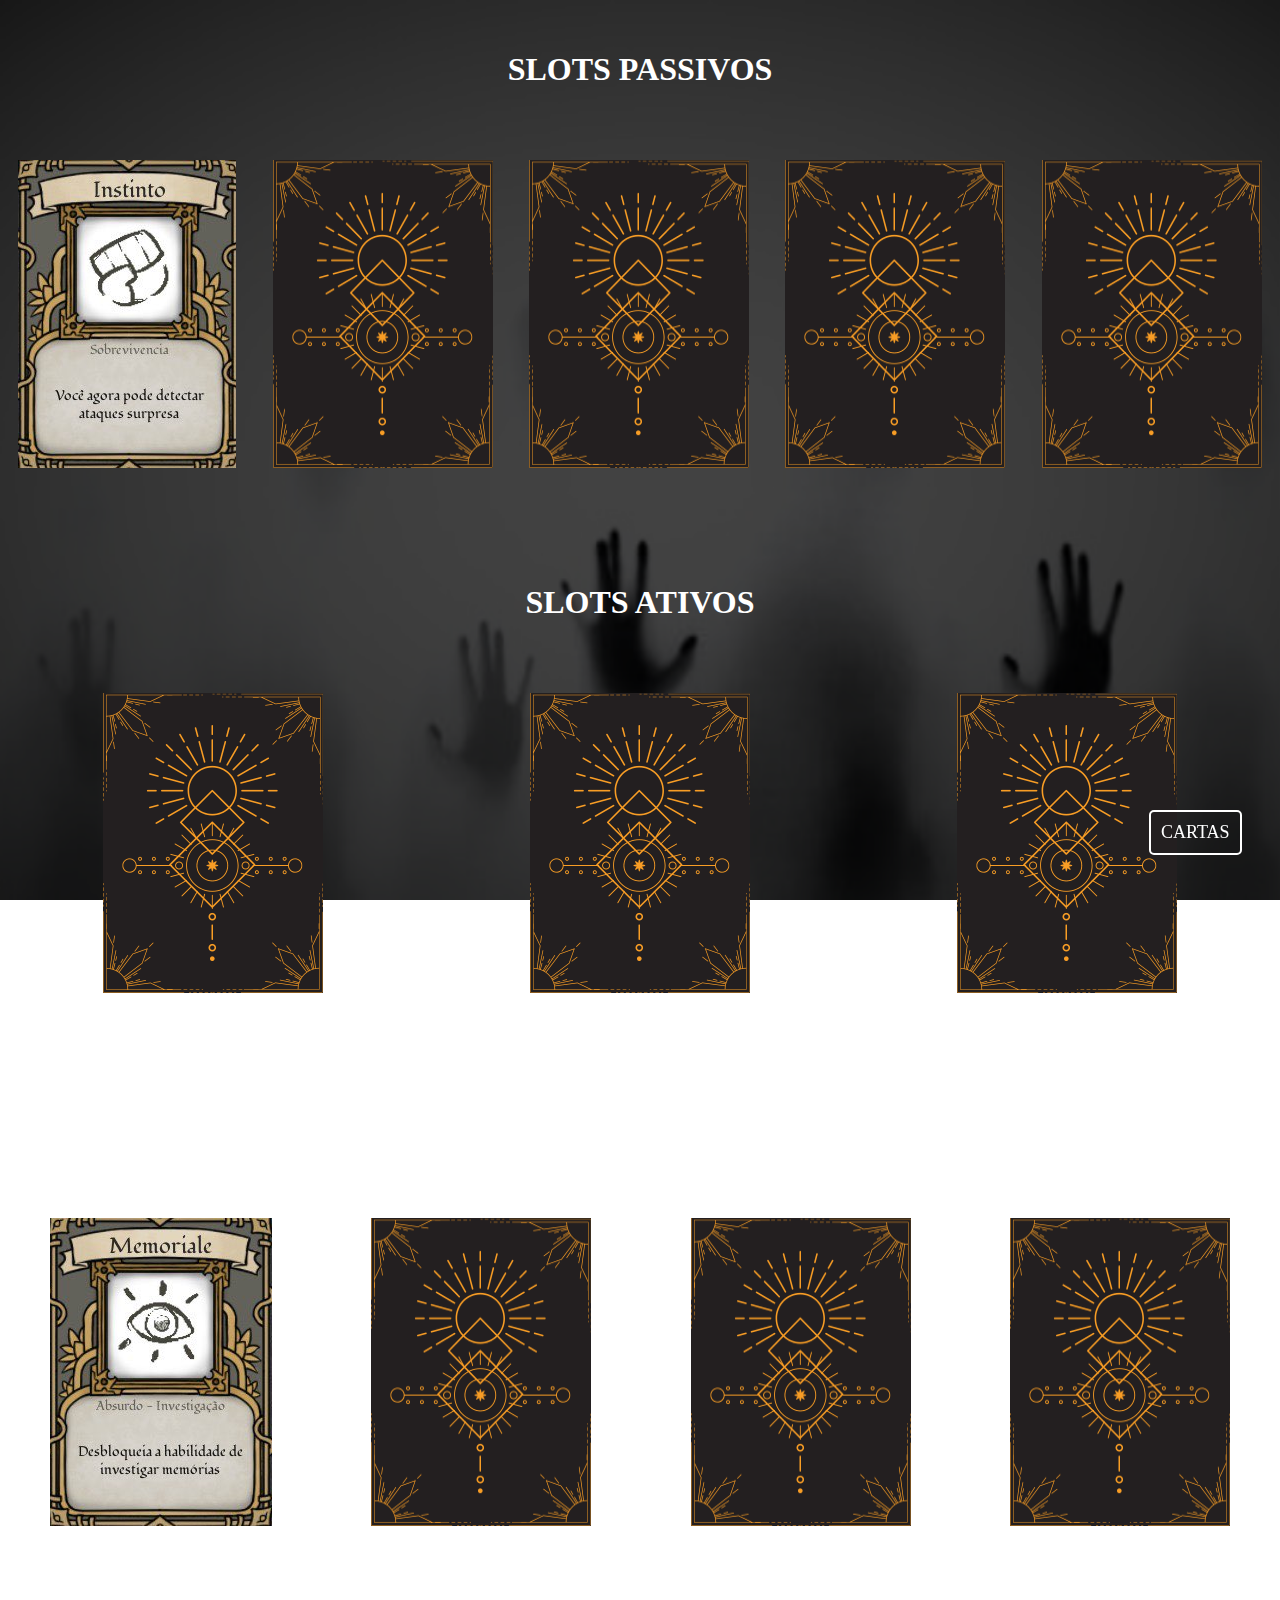
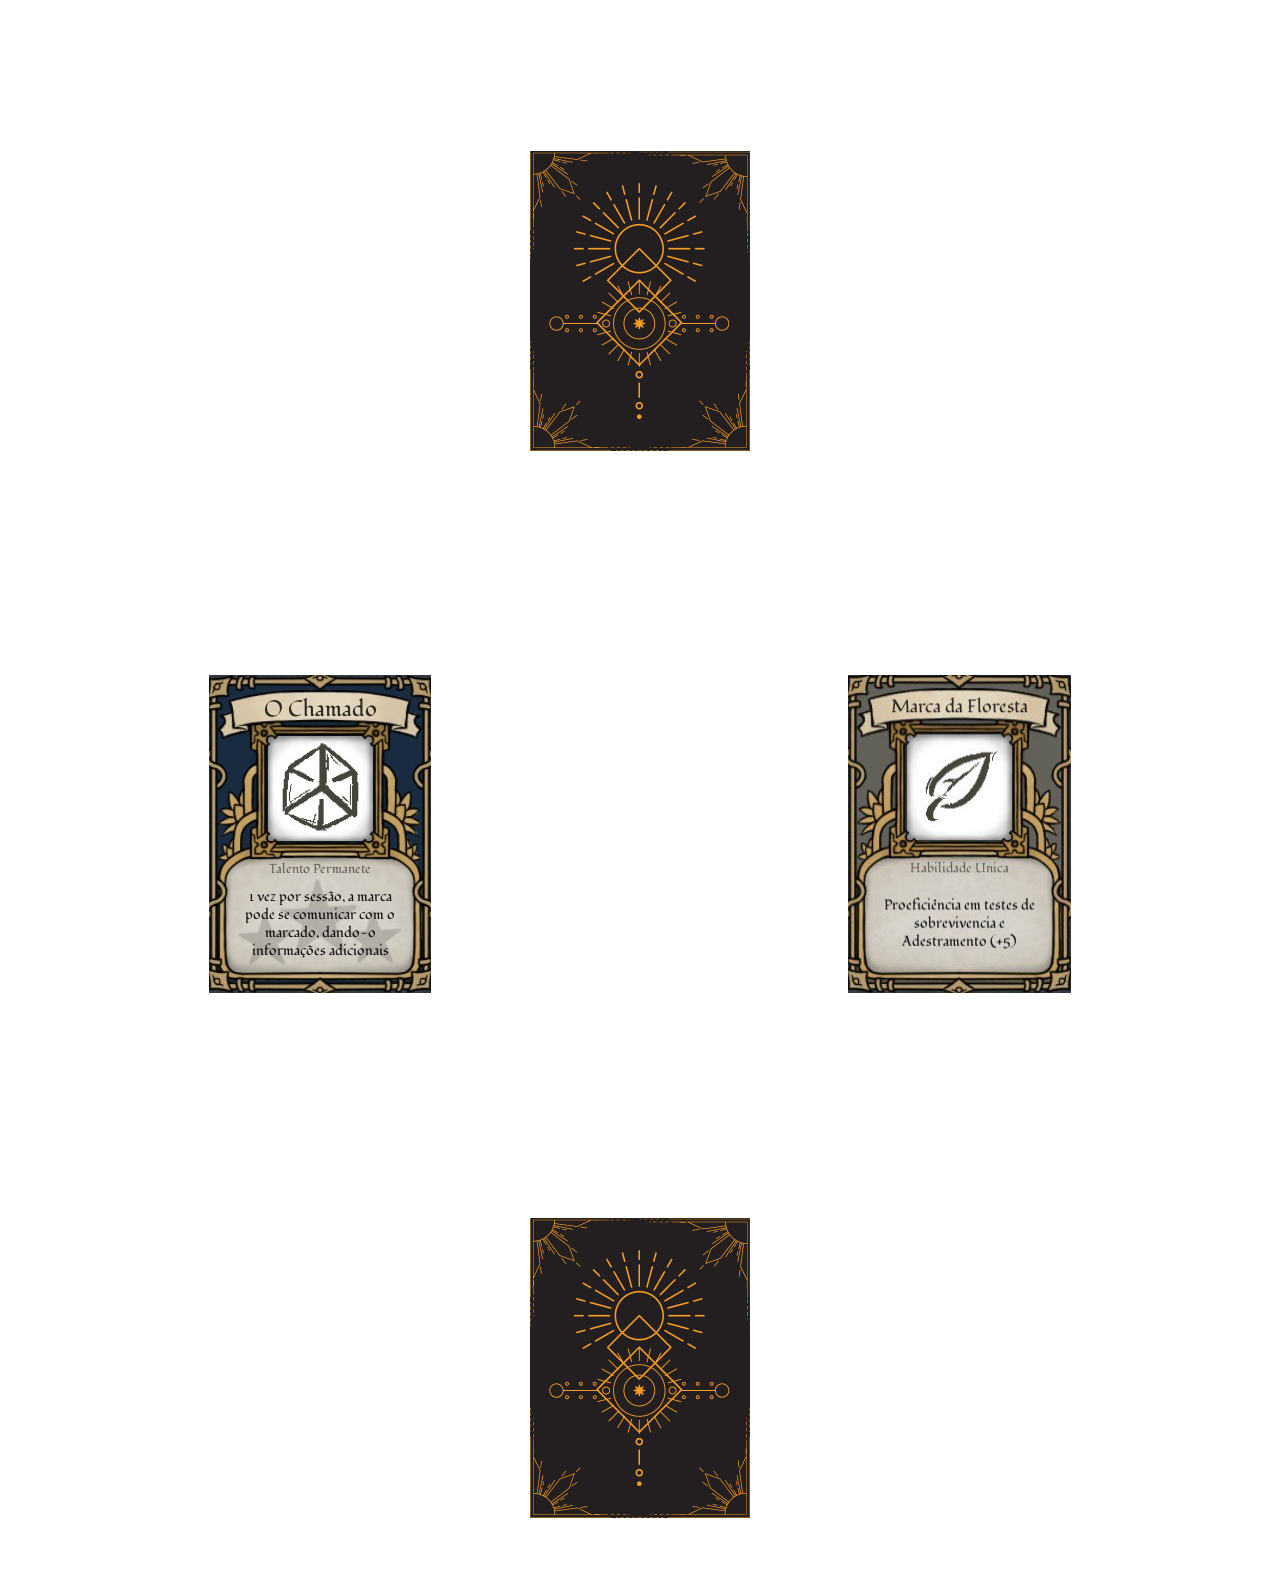
==== dis.html @ 06cca88a "first templater" ====
<!DOCTYPE html>
    <head>
        <meta charset="utf-8">
        <meta http-equiv="X-UA-Compatible" content="IE=edge">
        <title>DISTRIBUIÇÃO</title>
        <meta name="description" content="">
        <meta name="viewport" content="width=device-width, initial-scale=1">
        <link rel="stylesheet" href="init.css">
        <link rel="icon" href="SITE ELEMENTS/icon.png">
    </head>
    <body>
        <footer>
            <a class="card-distribuition" href="index.html">CARTAS</a>
        </footer>
        <div class="tittles">
            <h1>SLOTS PASSIVOS</h1>
        </div>

        <div class="image-container">
            <img src="CARTAS-KEY/2.png" class="com" alt="Image 1">
            <img src="SITE ELEMENTS/EmptySlot.png" alt="placeholder">
            <img src="SITE ELEMENTS/EmptySlot.png" alt="placeholder">
            <img src="SITE ELEMENTS/EmptySlot.png" alt="placeholder">
            <img src="SITE ELEMENTS/EmptySlot.png" alt="placeholder">
        </div>
        <div class="tittles">
            <h1>SLOTS ATIVOS</h1>
        </div>

        <div class="image-container">
            <img src="SITE ELEMENTS/EmptySlot.png" alt="placeholder">
            <img src="SITE ELEMENTS/EmptySlot.png" alt="placeholder">
            <img src="SITE ELEMENTS/EmptySlot.png" alt="placeholder">
        </div>
        <div class="tittles">
            <h1>SLOTS INVESTIGATIVOS</h1>
        </div>

        <div class="image-container">
            <img src="CARTAS-KEY/4.png" class="com" alt="Image 1">
            <img src="SITE ELEMENTS/EmptySlot.png" alt="placeholder">
            <img src="SITE ELEMENTS/EmptySlot.png" alt="placeholder">
            <img src="SITE ELEMENTS/EmptySlot.png" alt="placeholder">
        </div>
        <div class="tittles">
            <h1>SLOT ESPECIAL</h1>
        </div>

        <div class="image-container">
            <img src="SITE ELEMENTS/EmptySlot.png" alt="placeholder">
        </div>
        <div class="tittles">
        <h1>CARTAS ELO</h1>
        </div>

        <div class="image-container">
        <img src="CARTAS-KEY/1.png" class="com" alt="Image 1">
        <img src="CARTAS-KEY/3.png" class="com" alt="Image 1">
        </div>
        <div class="tittles">
        <h1>CARTAS AMÁLGAMAS</h1>
        </div>

        <div class="image-container">
        <img src="SITE ELEMENTS/EmptySlot.png" alt="placeholder">
        </div>
    </body>
</html>
---- init.css ----
.image-container {
  display: flex;
  justify-content: space-around; 
  flex-wrap: wrap;
  overflow: hidden;
  margin-bottom: 15px;
  padding-top: 40px;
  padding-bottom: 40px;
}

.image-container img {
  max-width: 100%; 
  height: auto; 
  transition: transform 0.3s ease-in-out;
  margin-bottom: 10px; 
}
body {
  margin: 0;
  padding: 0;
  background-image: url('SITE ELEMENTS/BG.jpg');
  background-size: 100% 100%;
  background-attachment: fixed;
}
.tittles {
  justify-content: space-around;
  display: flex;
  height: auto;
  margin-bottom: 10px;
  color: white;
  padding-top: 30px;
}
.full-screen-image {
  width: 100%;
  height: 100%;
  object-fit: cover; 
  transition: transform 0.5s ease-in-out;
}
.com {
  transition: transform 0.5s ease-in-out;
}
.image-container .com:hover {
  transform: scale(1.2); /* Scalar menos ou mais */
}
.cardani div img {
  transition: transform 0.5s ease-in-out;
}
.cardani div img:hover {
  transform: scale(1.2);
}
.card-equipped{
  display: inline-block;
  padding: 10px;
  border: 2px solid white;
  border-radius: 5px;
  font-size: 18px;
  text-decoration: none;
  color: white;
  transition: transform 0.5s ease-in-out;
  position: fixed;
  bottom: 5%;
  right: 30%;
  z-index: 2;
}

.card-distribuition {
  display: inline-block;
  padding: 10px;
  border: 2px solid rgb(255, 255, 255);
  border-radius: 5px;
  font-size: 18px;
  text-decoration: none;
  color: rgb(255, 255, 255);
  position: fixed;
  transition: transform 0.5s ease-in-out;
  bottom: 5%;
  right: 3%;
  z-index:2;
}

.card-distribuition:hover, .card-equipped:hover {
  color:black;
  background-color:white;
  border: 2px solid white;
  transform: scale(1.2);
}
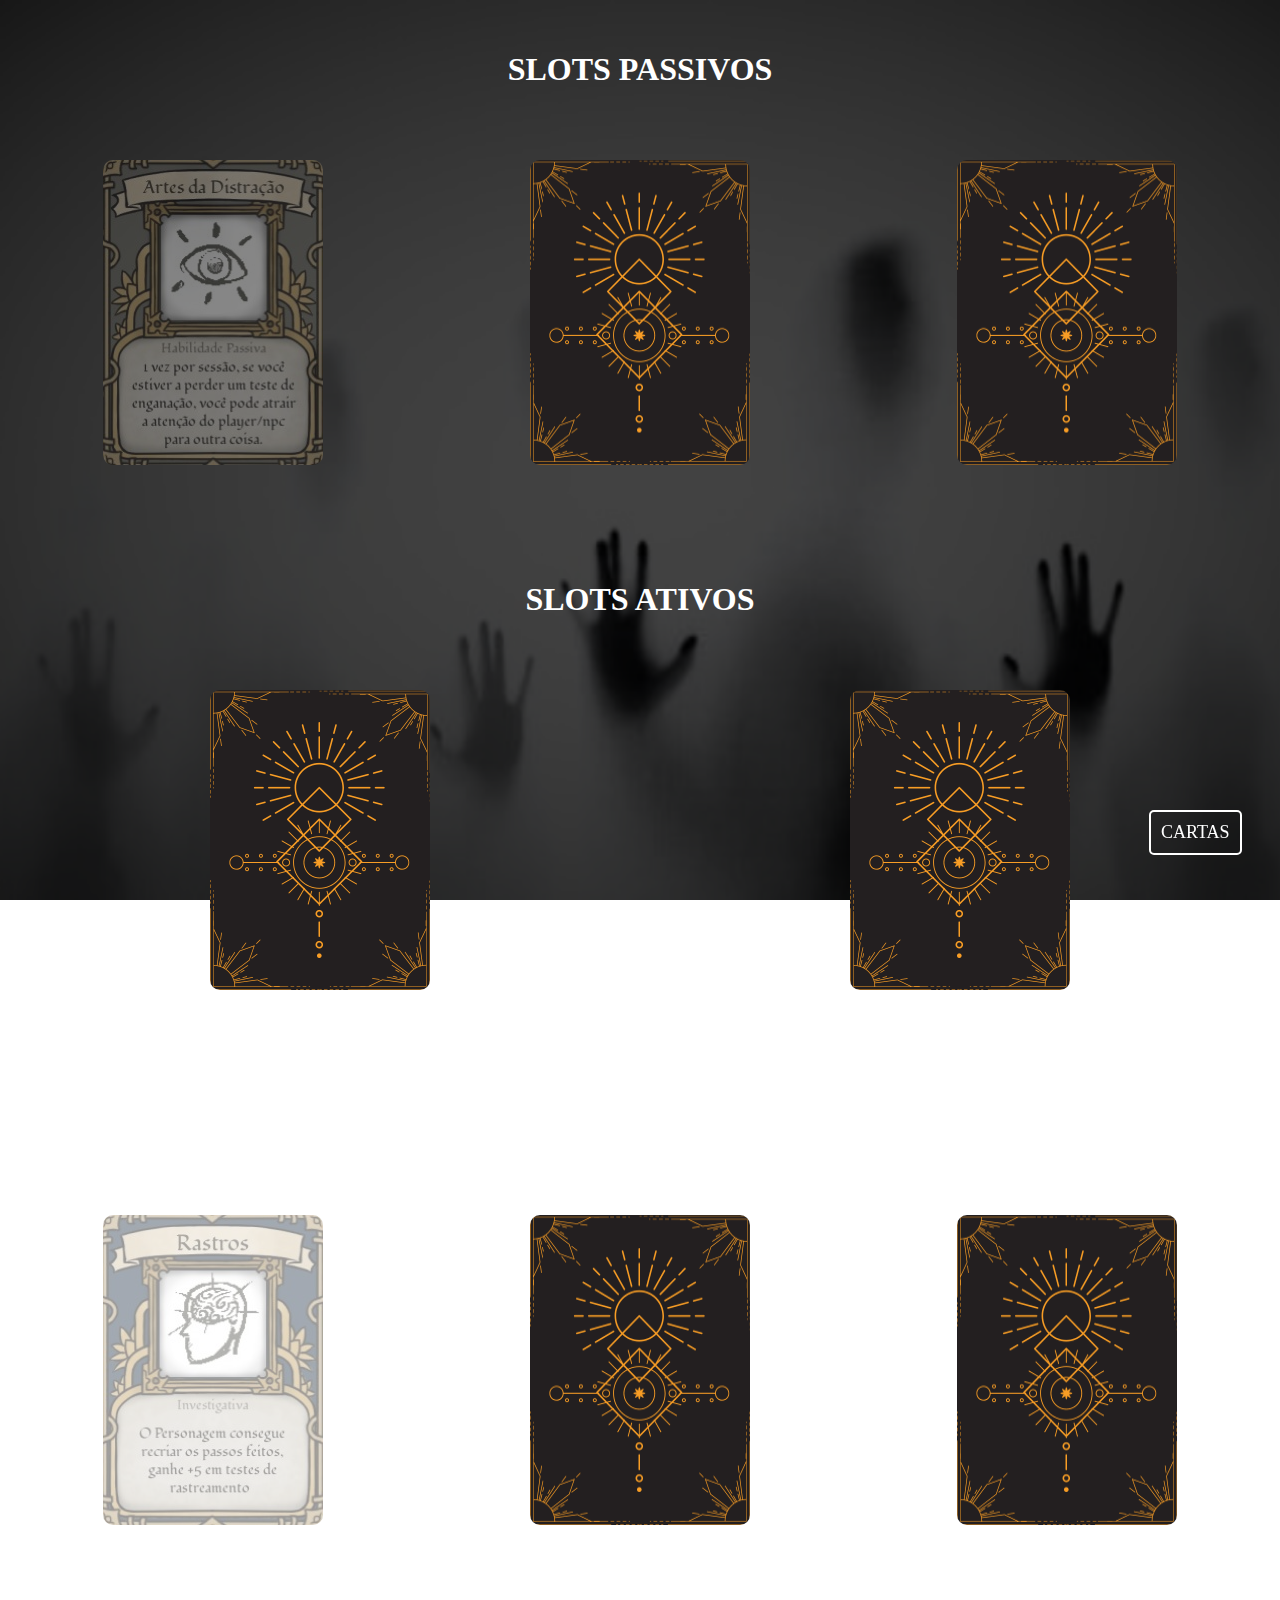
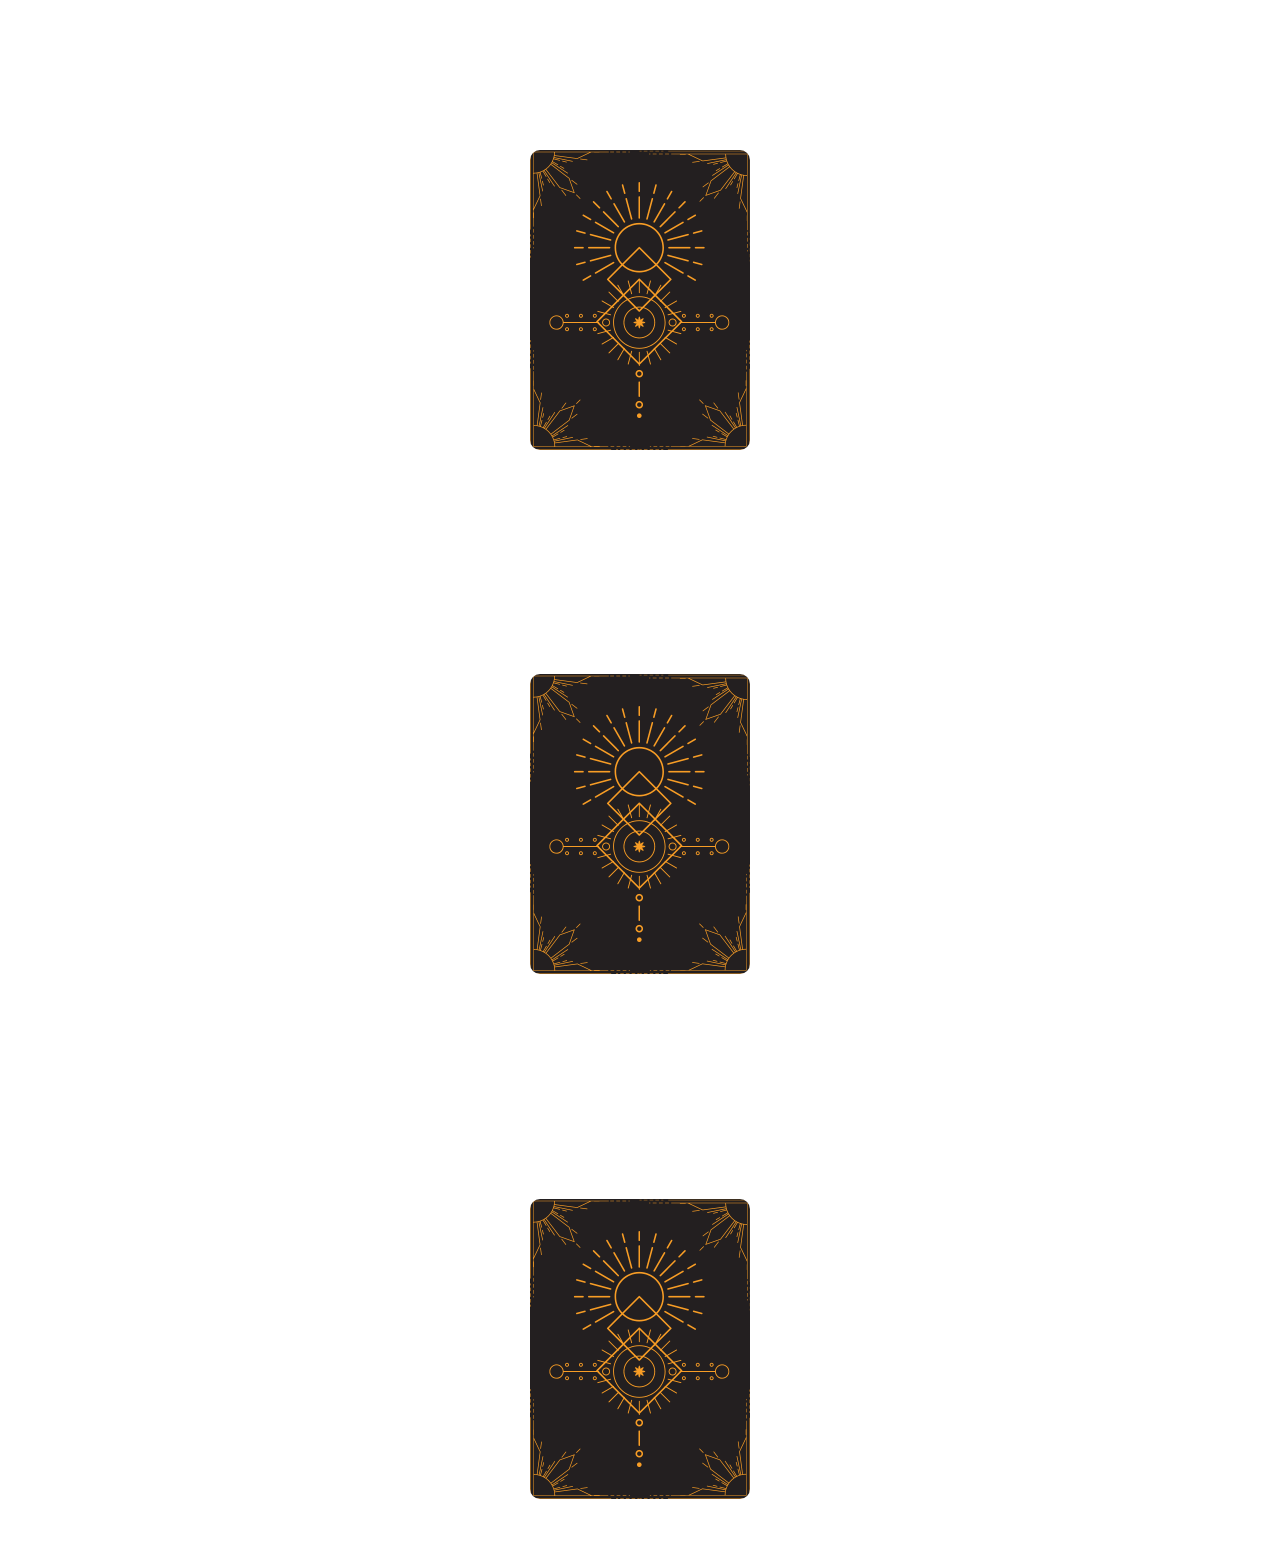
==== commit 0d50582d: "Koda" ====
--- a/dis.html
+++ b/dis.html
@@ -17,9 +17,7 @@
         </div>
 
         <div class="image-container">
-            <img src="CARTAS-KEY/2.png" class="com" alt="Image 1">
-            <img src="SITE ELEMENTS/EmptySlot.png" alt="placeholder">
-            <img src="SITE ELEMENTS/EmptySlot.png" alt="placeholder">
+            <img src="CARTAS-KODA/ArtesDaDistracao.jpg" class="com" alt="Image 1">
             <img src="SITE ELEMENTS/EmptySlot.png" alt="placeholder">
             <img src="SITE ELEMENTS/EmptySlot.png" alt="placeholder">
         </div>
@@ -30,15 +28,13 @@
         <div class="image-container">
             <img src="SITE ELEMENTS/EmptySlot.png" alt="placeholder">
             <img src="SITE ELEMENTS/EmptySlot.png" alt="placeholder">
-            <img src="SITE ELEMENTS/EmptySlot.png" alt="placeholder">
         </div>
         <div class="tittles">
             <h1>SLOTS INVESTIGATIVOS</h1>
         </div>
 
         <div class="image-container">
-            <img src="CARTAS-KEY/4.png" class="com" alt="Image 1">
-            <img src="SITE ELEMENTS/EmptySlot.png" alt="placeholder">
+            <img src="CARTAS-KODA/Rastros.jpg" class="com" alt="Image 1">
             <img src="SITE ELEMENTS/EmptySlot.png" alt="placeholder">
             <img src="SITE ELEMENTS/EmptySlot.png" alt="placeholder">
         </div>
@@ -54,8 +50,7 @@
         </div>
 
         <div class="image-container">
-        <img src="CARTAS-KEY/1.png" class="com" alt="Image 1">
-        <img src="CARTAS-KEY/3.png" class="com" alt="Image 1">
+        <img src="SITE ELEMENTS/EmptySlot.png" alt="placeholder">
         </div>
         <div class="tittles">
         <h1>CARTAS AMÁLGAMAS</h1>
--- a/init.css
+++ b/init.css
@@ -13,6 +13,7 @@
   height: auto; 
   transition: transform 0.3s ease-in-out;
   margin-bottom: 10px; 
+  border-radius: 10px;
 }
 body {
   margin: 0;
@@ -39,7 +40,11 @@
   transition: transform 0.5s ease-in-out;
 }
 .image-container .com:hover {
+  opacity: 1;
   transform: scale(1.2); /* Scalar menos ou mais */
+}
+.image-container .com{
+  opacity: 0.4; /* Optionally dim the image itself */ 
 }
 .cardani div img {
   transition: transform 0.5s ease-in-out;
